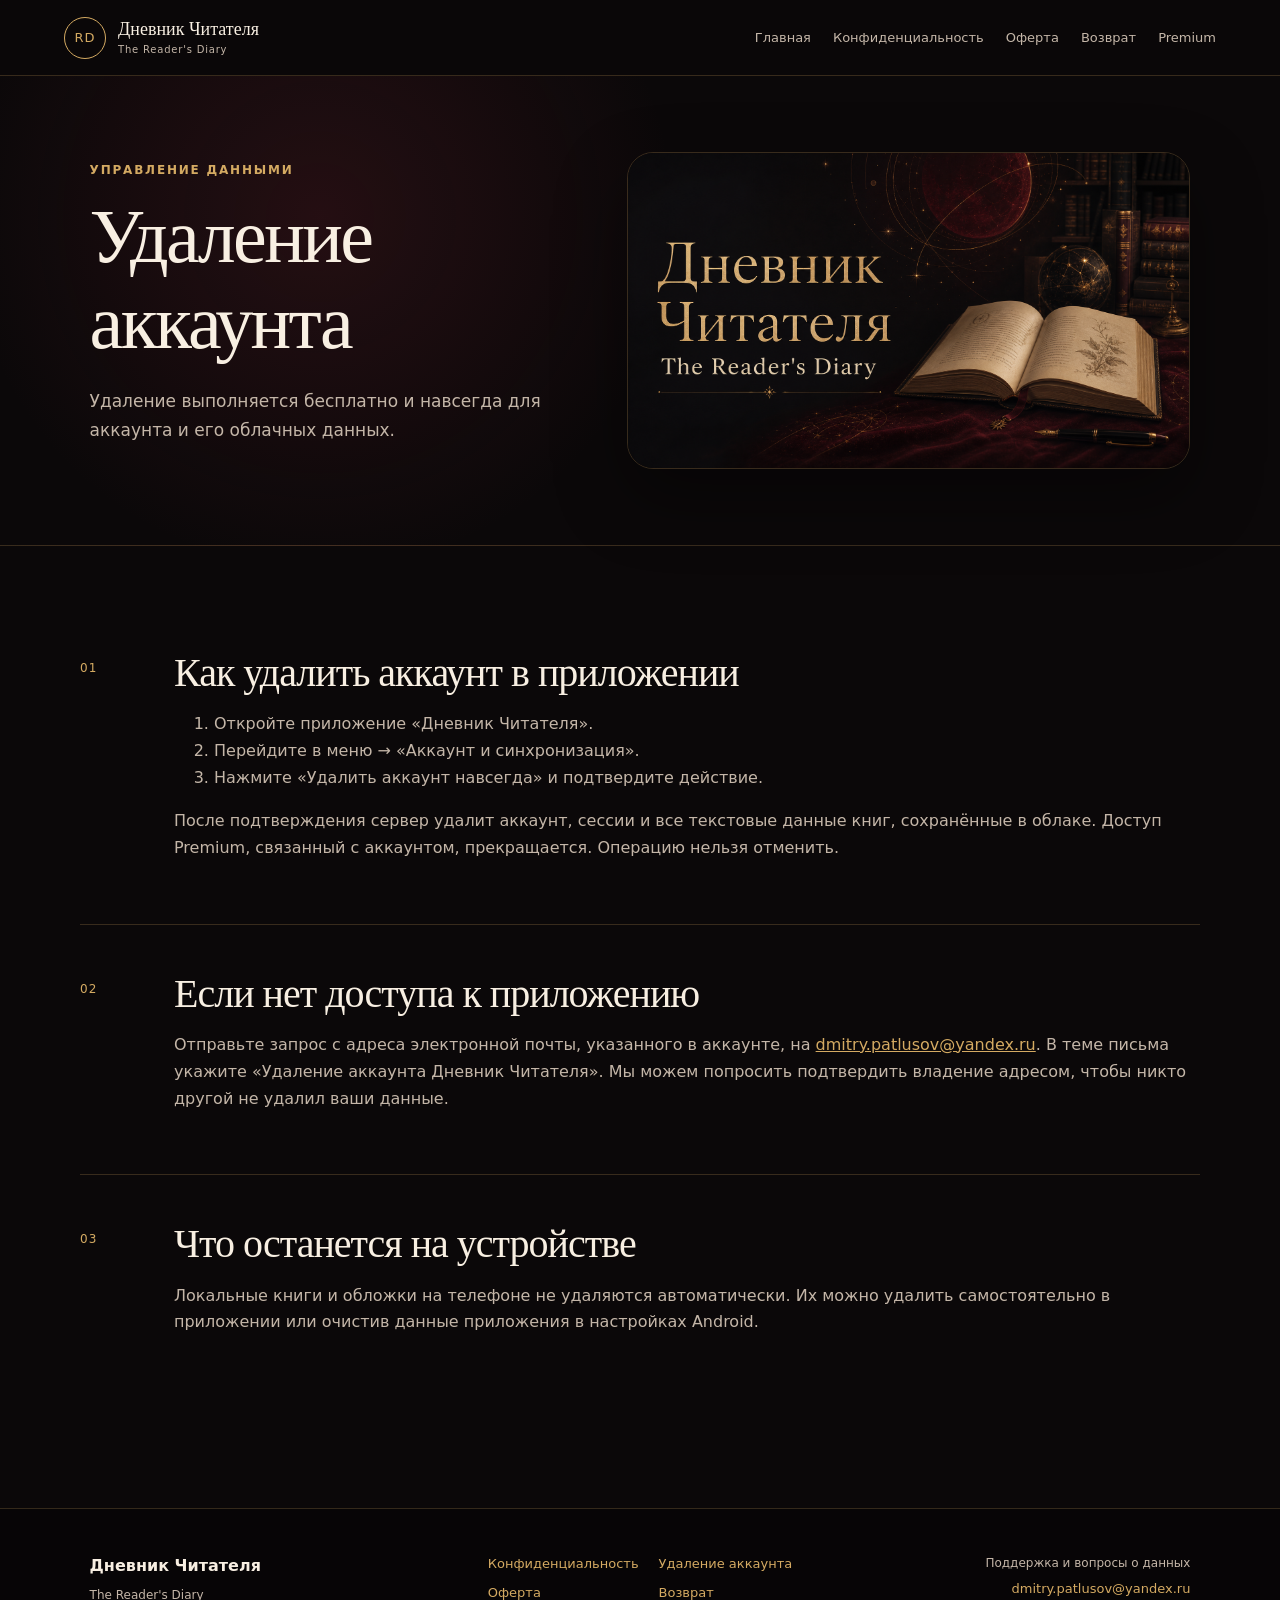
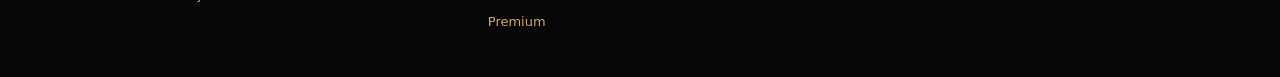
==== delete-account.html @ 8b384d8b "Add account deletion instructions page" ====
<!doctype html><html lang="ru"><head><meta charset="utf-8"/><meta name="viewport" content="width=device-width,initial-scale=1"/><title>Удаление аккаунта — Дневник Читателя</title><meta name="description" content="Как удалить аккаунт и связанные облачные данные из приложения Дневник Читателя."/><link rel="stylesheet" href="/styles.css"/></head><body><header class="topbar"><a href="/" class="brand" aria-label="На главную"><span class="brandMark">RD</span><span><b>Дневник Читателя</b><small>The Reader's Diary</small></span></a><nav aria-label="Основная навигация"><a href="/">Главная</a><a href="/privacy.html">Конфиденциальность</a><a href="/offer.html">Оферта</a><a href="/refunds.html">Возврат</a><a href="/premium.html">Premium</a></nav></header><main><section class="pageHero"><div><p class="eyebrow">Управление данными</p><h1>Удаление аккаунта</h1><p>Удаление выполняется бесплатно и навсегда для аккаунта и его облачных данных.</p></div><div class="pageHeroImage"><img src="/og.png" alt="Открытая книга в библиотеке"/></div></section><article class="document contentWidth"><section><span class="sectionNumber">01</span><div><h2>Как удалить аккаунт в приложении</h2><ol><li>Откройте приложение «Дневник Читателя».</li><li>Перейдите в меню → «Аккаунт и синхронизация».</li><li>Нажмите «Удалить аккаунт навсегда» и подтвердите действие.</li></ol><p>После подтверждения сервер удалит аккаунт, сессии и все текстовые данные книг, сохранённые в облаке. Доступ Premium, связанный с аккаунтом, прекращается. Операцию нельзя отменить.</p></div></section><section><span class="sectionNumber">02</span><div><h2>Если нет доступа к приложению</h2><p>Отправьте запрос с адреса электронной почты, указанного в аккаунте, на <a href="mailto:dmitry.patlusov@yandex.ru?subject=Удаление%20аккаунта%20Дневник%20Читателя">dmitry.patlusov@yandex.ru</a>. В теме письма укажите «Удаление аккаунта Дневник Читателя». Мы можем попросить подтвердить владение адресом, чтобы никто другой не удалил ваши данные.</p></div></section><section><span class="sectionNumber">03</span><div><h2>Что останется на устройстве</h2><p>Локальные книги и обложки на телефоне не удаляются автоматически. Их можно удалить самостоятельно в приложении или очистив данные приложения в настройках Android.</p></div></section></article></main><footer><div><b>Дневник Читателя</b><span>The Reader's Diary</span></div><div class="footerLinks"><a href="/privacy.html">Конфиденциальность</a><a href="/delete-account.html">Удаление аккаунта</a><a href="/offer.html">Оферта</a><a href="/refunds.html">Возврат</a><a href="/premium.html">Premium</a></div><div><span>Поддержка и вопросы о данных</span><a href="mailto:dmitry.patlusov@yandex.ru">dmitry.patlusov@yandex.ru</a></div></footer></body></html>
---- styles.css ----
:root {
  --paper: #f4ecdf;
  --ink: #f8efe2;
  --muted: #c4b6a8;
  --night: #0b0809;
  --panel: #161012;
  --panel-2: #1d1416;
  --wine: #7e2634;
  --red: #bd3849;
  --gold: #d4aa62;
  --line: rgba(212, 170, 98, .22);
}

* { box-sizing: border-box; }
html { scroll-behavior: smooth; }
body {
  margin: 0;
  background: var(--night);
  color: var(--ink);
  font-family: Inter, ui-sans-serif, system-ui, -apple-system, "Segoe UI", sans-serif;
  line-height: 1.68;
}
a { color: inherit; }
img { display: block; max-width: 100%; }
.contentWidth { width: min(1120px, calc(100% - 40px)); margin-inline: auto; }

.topbar {
  position: sticky;
  top: 0;
  z-index: 20;
  display: flex;
  min-height: 76px;
  align-items: center;
  justify-content: space-between;
  gap: 28px;
  padding: 12px clamp(20px, 5vw, 72px);
  border-bottom: 1px solid var(--line);
  background: rgba(11, 8, 9, .92);
  backdrop-filter: blur(18px);
}
.brand { display: flex; align-items: center; gap: 12px; text-decoration: none; }
.brand > span:last-child { display: grid; line-height: 1.15; }
.brand b { font-family: Georgia, serif; font-size: 18px; font-weight: 500; }
.brand small { margin-top: 4px; color: var(--muted); font-size: 10px; letter-spacing: .08em; }
.brandMark {
  display: grid;
  width: 42px;
  height: 42px;
  flex: 0 0 42px;
  place-items: center;
  border: 1px solid var(--gold);
  border-radius: 50%;
  color: var(--gold);
  font-size: 13px;
  letter-spacing: .08em;
}
nav { display: flex; flex-wrap: wrap; justify-content: flex-end; gap: 22px; }
nav a { color: var(--muted); text-decoration: none; font-size: 13px; }
nav a:hover, footer a:hover, .textLink:hover { color: var(--gold); }

.homeHero { overflow: hidden; border-bottom: 1px solid var(--line); background: #090708; }
.homeHero img { width: 100%; max-height: 720px; object-fit: cover; }
.intro { padding: 92px 0 78px; text-align: center; }
.intro .lead { max-width: 780px; margin-inline: auto; }
.eyebrow { margin: 0 0 14px; color: var(--gold); font-size: 12px; font-weight: 800; letter-spacing: .15em; text-transform: uppercase; }
h1, h2, h3 { font-family: Georgia, "Times New Roman", serif; line-height: 1.13; }
h1 { margin: 0; font-size: clamp(44px, 6vw, 76px); font-weight: 500; letter-spacing: -.035em; }
h2 { margin: 0; font-size: clamp(34px, 4.5vw, 55px); font-weight: 500; letter-spacing: -.025em; }
h3 { margin: 0; font-size: 23px; font-weight: 500; }
.lead { margin-top: 24px; color: var(--muted); font-size: clamp(17px, 2vw, 20px); }
.buttonRow { display: flex; flex-wrap: wrap; justify-content: center; gap: 12px; margin-top: 30px; }
.primaryButton, .secondaryButton {
  display: inline-flex;
  min-height: 50px;
  align-items: center;
  justify-content: center;
  padding: 0 24px;
  border-radius: 999px;
  text-decoration: none;
  font-weight: 750;
}
.primaryButton { background: var(--red); color: white; }
.secondaryButton { border: 1px solid var(--line); background: rgba(255,255,255,.03); }

.featureSection { padding: 72px 0 110px; }
.sectionHeading { max-width: 720px; margin-bottom: 38px; }
.featureGrid { display: grid; grid-template-columns: repeat(3, 1fr); gap: 14px; }
.featureCard {
  min-height: 245px;
  padding: 28px;
  border: 1px solid var(--line);
  border-radius: 24px;
  background: linear-gradient(145deg, var(--panel-2), var(--panel));
}
.featureCard > span { display: block; margin-bottom: 45px; color: var(--gold); font-size: 12px; }
.featureCard p { margin: 12px 0 0; color: var(--muted); font-size: 14px; }

.syncSection { display: grid; grid-template-columns: 1fr 1fr; align-items: center; gap: clamp(36px, 7vw, 86px); padding: 30px 0 110px; }
.syncSection p:not(.eyebrow) { color: var(--muted); font-size: 17px; }
.visualCrop { overflow: hidden; aspect-ratio: 4 / 3; border: 1px solid var(--line); border-radius: 28px; }
.visualCrop img { width: 100%; height: 100%; object-fit: contain; object-position: center; }
.textLink { color: var(--gold); font-weight: 700; text-decoration: none; }
.storeSection { padding: 80px 0; border-block: 1px solid var(--line); background: radial-gradient(circle at 75% 50%, rgba(126,38,52,.25), transparent 35%), var(--panel); }
.storeSection p:not(.eyebrow) { max-width: 650px; color: var(--muted); font-size: 17px; }

.pageHero {
  display: grid;
  grid-template-columns: minmax(0, .9fr) minmax(360px, 1.1fr);
  min-height: 470px;
  align-items: center;
  gap: clamp(30px, 6vw, 90px);
  padding: 64px clamp(20px, 7vw, 110px);
  border-bottom: 1px solid var(--line);
  background: radial-gradient(circle at 25% 30%, rgba(126,38,52,.22), transparent 35%), var(--night);
}
.pageHero > div:first-child { max-width: 720px; }
.pageHero p:not(.eyebrow) { max-width: 640px; margin-top: 22px; color: var(--muted); font-size: 17px; }
.pageHeroImage { overflow: hidden; aspect-ratio: 16 / 9; border: 1px solid var(--line); border-radius: 26px; box-shadow: 0 28px 70px rgba(0,0,0,.4); }
.pageHeroImage img { width: 100%; height: 100%; object-fit: cover; object-position: 78% center; }

.document { padding: 58px 0 110px; }
.document > section {
  display: grid;
  grid-template-columns: 70px minmax(0, 1fr);
  gap: 24px;
  padding: 46px 0;
  border-bottom: 1px solid var(--line);
}
.document > section:last-child { border-bottom: 0; }
.sectionNumber { padding-top: 8px; color: var(--gold); font-size: 12px; letter-spacing: .1em; }
.document h2 { font-size: clamp(28px, 3.5vw, 40px); }
.document p, .document li { color: var(--muted); }
.document a { color: var(--gold); }
.document ul { display: grid; gap: 11px; padding-left: 22px; }
.document aside { margin-top: 24px; padding: 24px; border: 1px solid var(--line); border-radius: 20px; background: var(--panel); }
.document aside b { color: var(--ink); }
.document aside p:last-child, .document aside ol:last-child { margin-bottom: 0; }
.document .danger { border-color: rgba(189,56,73,.45); background: linear-gradient(145deg, rgba(126,38,52,.22), var(--panel)); }
.table { overflow: hidden; margin: 24px 0; border: 1px solid var(--line); border-radius: 20px; }
.table div { display: grid; grid-template-columns: minmax(180px, .34fr) 1fr; gap: 22px; padding: 18px 20px; border-bottom: 1px solid var(--line); background: var(--panel); }
.table div:last-child { border-bottom: 0; }
.table span { color: var(--muted); }
.tariffGrid { display: grid; grid-template-columns: repeat(3, 1fr); gap: 12px; margin: 24px 0; }
.tariffGrid div { padding: 20px; border: 1px solid var(--line); border-radius: 999px; background: var(--panel); text-align: center; }
.tariffGrid.featured div:first-child { border-color: var(--gold); color: var(--gold); }
.accountForm, .promoForm { display: grid; grid-template-columns: 1fr 1fr auto; gap: 12px; margin-top: 24px; align-items: end; }
.accountForm label, .promoForm label { display: grid; gap: 7px; color: var(--muted); font-size: 13px; }
.accountForm input, .promoForm input { min-width: 0; height: 50px; border: 1px solid var(--line); border-radius: 12px; padding: 0 14px; background: var(--panel); color: var(--ink); font: inherit; }
.accountForm .primaryButton, .promoForm .primaryButton { border: 0; cursor: pointer; }
.paymentState { min-height: 28px; margin-top: 18px; color: var(--gold); font-size: 14px; }
.paymentState.isError { color: #ef8996; }
.tariffCards .tariffCard { display: grid; gap: 12px; padding: 22px; border: 1px solid var(--line); border-radius: 22px; background: var(--panel); text-align: center; }
.tariffCard h3 { font-size: 22px; }
.tariffCard p { margin: 0; color: var(--gold); font-weight: 750; }
.tariffCard.featured { border-color: var(--gold); }
.tariffCard .primaryButton { width: 100%; border: 0; cursor: pointer; font: inherit; }
.tariffCard button:disabled { cursor: wait; opacity: .65; }

footer {
  display: grid;
  grid-template-columns: 1fr auto 1fr;
  align-items: start;
  gap: 36px;
  padding: 44px clamp(20px, 7vw, 110px);
  border-top: 1px solid var(--line);
  background: #070506;
}
footer > div { display: grid; gap: 5px; }
footer > div:last-child { justify-self: end; text-align: right; }
footer span { color: var(--muted); font-size: 12px; }
footer a { color: var(--gold); text-decoration: none; font-size: 13px; }
.footerLinks { grid-template-columns: repeat(2, auto); gap: 7px 20px; }

@media (max-width: 850px) {
  nav { display: none; }
  .homeHero img { min-height: 360px; object-fit: cover; object-position: 60% center; }
  .featureGrid { grid-template-columns: repeat(2, 1fr); }
  .syncSection, .pageHero { grid-template-columns: 1fr; }
  .pageHero { min-height: auto; padding-block: 56px; }
  .pageHeroImage { order: -1; }
  .tariffGrid { grid-template-columns: repeat(2, 1fr); }
  .accountForm, .promoForm { grid-template-columns: 1fr 1fr; }
  .accountForm .primaryButton, .promoForm .primaryButton { grid-column: 1 / -1; }
  footer { grid-template-columns: 1fr; }
  footer > div:last-child { justify-self: start; text-align: left; }
}

@media (max-width: 560px) {
  .brand small { display: none; }
  .homeHero img { min-height: 290px; object-position: 63% center; }
  .intro { padding-top: 64px; }
  .featureGrid { grid-template-columns: 1fr; }
  .featureCard { min-height: 205px; }
  .document > section { grid-template-columns: 1fr; gap: 6px; padding: 38px 0; }
  .table div { grid-template-columns: 1fr; gap: 5px; }
  .tariffGrid { grid-template-columns: 1fr; }
  .accountForm, .promoForm { grid-template-columns: 1fr; }
  .buttonRow { align-items: stretch; flex-direction: column; }
  .pageHero { padding-inline: 20px; }
  .pageHeroImage { border-radius: 18px; }
}

@media (prefers-reduced-motion: reduce) { html { scroll-behavior: auto; }
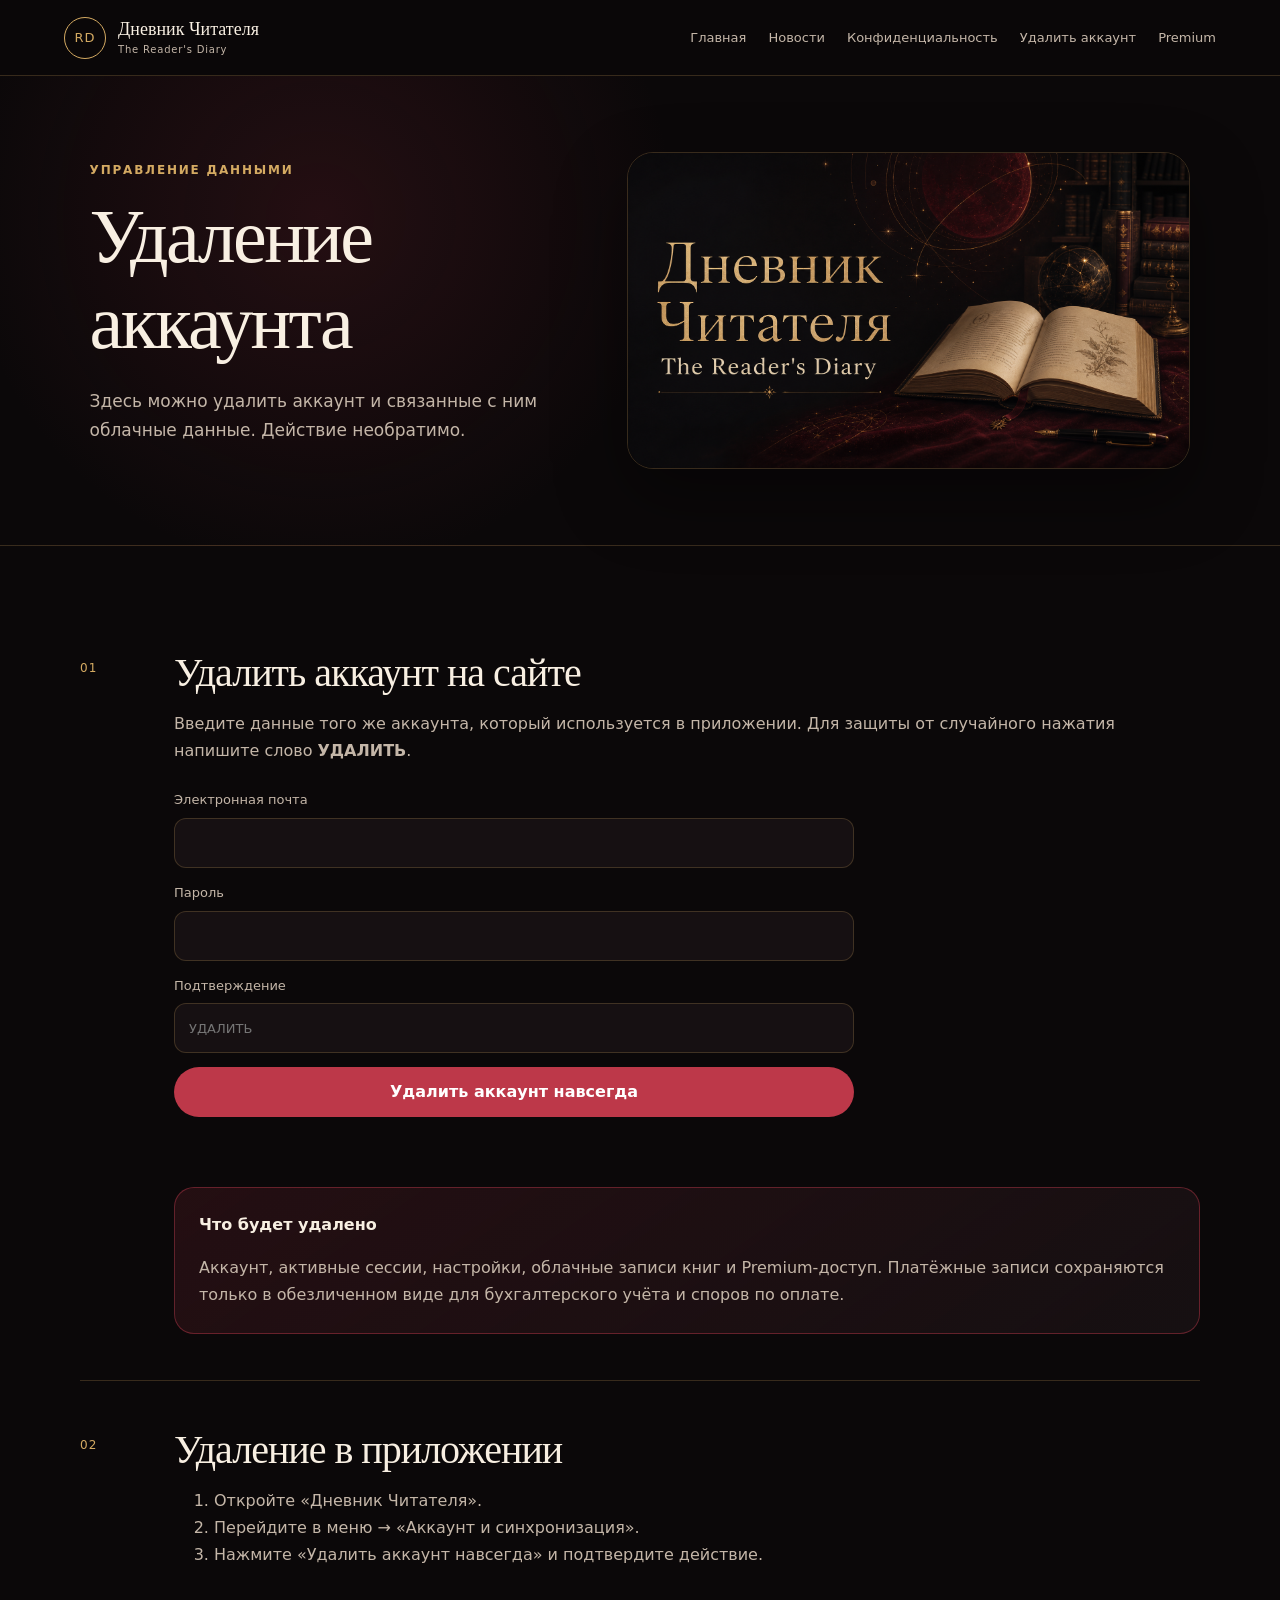
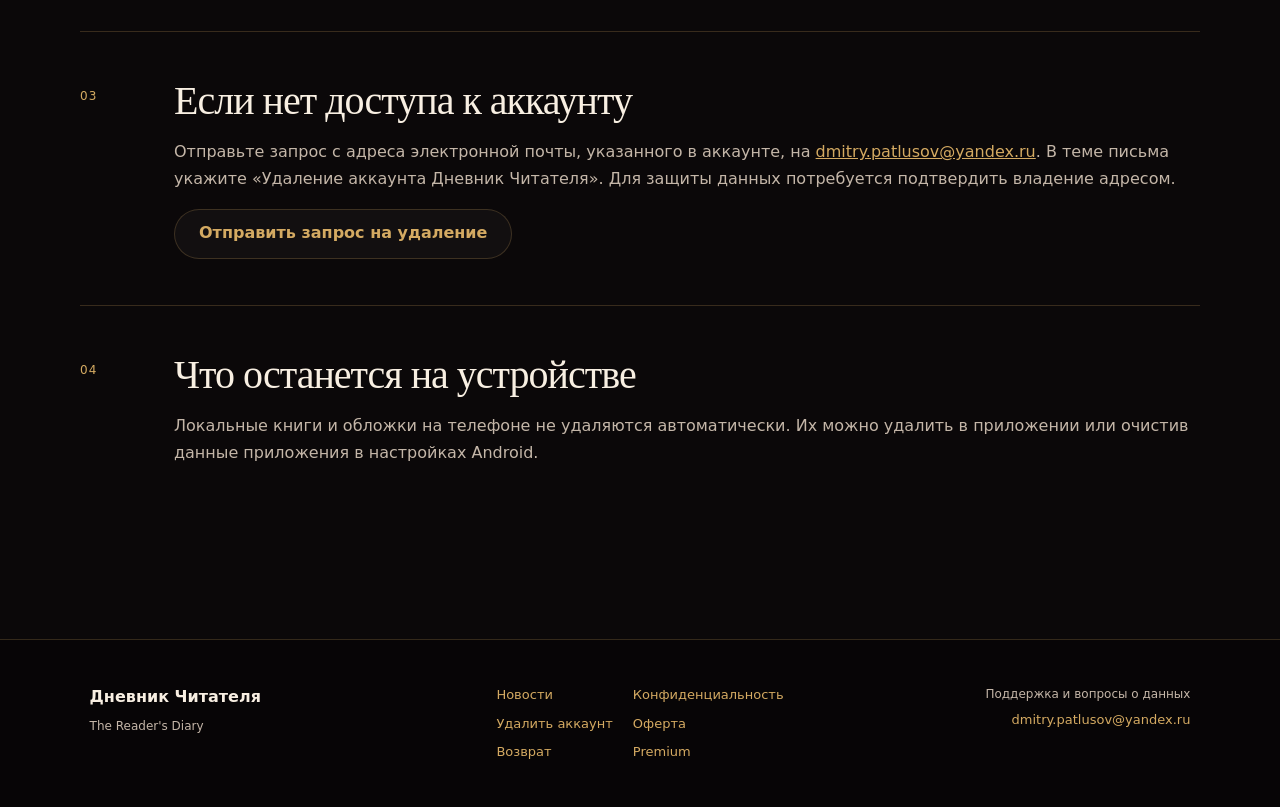
==== commit e23543d3: "Fix web CORS entry points and account deletion flow" ====
--- a/delete-account.html
+++ b/delete-account.html
@@ -1 +1,24 @@
-<!doctype html><html lang="ru"><head><meta charset="utf-8"/><meta name="viewport" content="width=device-width,initial-scale=1"/><title>Удаление аккаунта — Дневник Читателя</title><meta name="description" content="Как удалить аккаунт и связанные облачные данные из приложения Дневник Читателя."/><link rel="stylesheet" href="/styles.css"/></head><body><header class="topbar"><a href="/" class="brand" aria-label="На главную"><span class="brandMark">RD</span><span><b>Дневник Читателя</b><small>The Reader's Diary</small></span></a><nav aria-label="Основная навигация"><a href="/">Главная</a><a href="/privacy.html">Конфиденциальность</a><a href="/offer.html">Оферта</a><a href="/refunds.html">Возврат</a><a href="/premium.html">Premium</a></nav></header><main><section class="pageHero"><div><p class="eyebrow">Управление данными</p><h1>Удаление аккаунта</h1><p>Удаление выполняется бесплатно и навсегда для аккаунта и его облачных данных.</p></div><div class="pageHeroImage"><img src="/og.png" alt="Открытая книга в библиотеке"/></div></section><article class="document contentWidth"><section><span class="sectionNumber">01</span><div><h2>Как удалить аккаунт в приложении</h2><ol><li>Откройте приложение «Дневник Читателя».</li><li>Перейдите в меню → «Аккаунт и синхронизация».</li><li>Нажмите «Удалить аккаунт навсегда» и подтвердите действие.</li></ol><p>После подтверждения сервер удалит аккаунт, сессии и все текстовые данные книг, сохранённые в облаке. Доступ Premium, связанный с аккаунтом, прекращается. Операцию нельзя отменить.</p></div></section><section><span class="sectionNumber">02</span><div><h2>Если нет доступа к приложению</h2><p>Отправьте запрос с адреса электронной почты, указанного в аккаунте, на <a href="mailto:dmitry.patlusov@yandex.ru?subject=Удаление%20аккаунта%20Дневник%20Читателя">dmitry.patlusov@yandex.ru</a>. В теме письма укажите «Удаление аккаунта Дневник Читателя». Мы можем попросить подтвердить владение адресом, чтобы никто другой не удалил ваши данные.</p></div></section><section><span class="sectionNumber">03</span><div><h2>Что останется на устройстве</h2><p>Локальные книги и обложки на телефоне не удаляются автоматически. Их можно удалить самостоятельно в приложении или очистив данные приложения в настройках Android.</p></div></section></article></main><footer><div><b>Дневник Читателя</b><span>The Reader's Diary</span></div><div class="footerLinks"><a href="/privacy.html">Конфиденциальность</a><a href="/delete-account.html">Удаление аккаунта</a><a href="/offer.html">Оферта</a><a href="/refunds.html">Возврат</a><a href="/premium.html">Premium</a></div><div><span>Поддержка и вопросы о данных</span><a href="mailto:dmitry.patlusov@yandex.ru">dmitry.patlusov@yandex.ru</a></div></footer></body></html>
+<!doctype html>
+<html lang="ru">
+<head>
+  <meta charset="utf-8">
+  <meta name="viewport" content="width=device-width,initial-scale=1">
+  <title>Удаление аккаунта — Дневник Читателя</title>
+  <meta name="description" content="Удаление аккаунта и связанных облачных данных приложения Дневник Читателя.">
+  <link rel="stylesheet" href="/styles.css">
+</head>
+<body>
+  <header class="topbar"><a href="/" class="brand" aria-label="На главную"><span class="brandMark">RD</span><span><b>Дневник Читателя</b><small>The Reader's Diary</small></span></a><nav aria-label="Основная навигация"><a href="/">Главная</a><a href="/news.html">Новости</a><a href="/privacy.html">Конфиденциальность</a><a href="/delete-account.html">Удалить аккаунт</a><a href="/premium.html">Premium</a></nav></header>
+  <main>
+    <section class="pageHero"><div><p class="eyebrow">Управление данными</p><h1>Удаление аккаунта</h1><p>Здесь можно удалить аккаунт и связанные с ним облачные данные. Действие необратимо.</p></div><div class="pageHeroImage"><img src="/og.png" alt="Открытая книга в библиотеке"></div></section>
+    <article class="document contentWidth">
+      <section><span class="sectionNumber">01</span><div><h2>Удалить аккаунт на сайте</h2><p>Введите данные того же аккаунта, который используется в приложении. Для защиты от случайного нажатия напишите слово <b>УДАЛИТЬ</b>.</p><form id="deleteAccountForm" class="deleteAccountForm"><label>Электронная почта<input id="deleteEmail" name="email" type="email" autocomplete="email" required></label><label>Пароль<input id="deletePassword" name="password" type="password" autocomplete="current-password" required></label><label>Подтверждение<input id="deleteConfirmation" name="confirmation" type="text" autocomplete="off" placeholder="УДАЛИТЬ" required></label><button class="dangerButton" type="submit">Удалить аккаунт навсегда</button></form><p id="deleteAccountState" class="paymentState" role="status" aria-live="polite"></p><aside class="danger"><b>Что будет удалено</b><p>Аккаунт, активные сессии, настройки, облачные записи книг и Premium-доступ. Платёжные записи сохраняются только в обезличенном виде для бухгалтерского учёта и споров по оплате.</p></aside></div></section>
+      <section><span class="sectionNumber">02</span><div><h2>Удаление в приложении</h2><ol><li>Откройте «Дневник Читателя».</li><li>Перейдите в меню → «Аккаунт и синхронизация».</li><li>Нажмите «Удалить аккаунт навсегда» и подтвердите действие.</li></ol></div></section>
+      <section><span class="sectionNumber">03</span><div><h2>Если нет доступа к аккаунту</h2><p>Отправьте запрос с адреса электронной почты, указанного в аккаунте, на <a href="mailto:dmitry.patlusov@yandex.ru?subject=Удаление%20аккаунта%20Дневник%20Читателя">dmitry.patlusov@yandex.ru</a>. В теме письма укажите «Удаление аккаунта Дневник Читателя». Для защиты данных потребуется подтвердить владение адресом.</p><a class="secondaryButton" href="mailto:dmitry.patlusov@yandex.ru?subject=Удаление%20аккаунта%20Дневник%20Читателя">Отправить запрос на удаление</a></div></section>
+      <section><span class="sectionNumber">04</span><div><h2>Что останется на устройстве</h2><p>Локальные книги и обложки на телефоне не удаляются автоматически. Их можно удалить в приложении или очистив данные приложения в настройках Android.</p></div></section>
+    </article>
+  </main>
+  <footer><div><b>Дневник Читателя</b><span>The Reader's Diary</span></div><div class="footerLinks"><a href="/news.html">Новости</a><a href="/privacy.html">Конфиденциальность</a><a href="/delete-account.html">Удалить аккаунт</a><a href="/offer.html">Оферта</a><a href="/refunds.html">Возврат</a><a href="/premium.html">Premium</a></div><div><span>Поддержка и вопросы о данных</span><a href="mailto:dmitry.patlusov@yandex.ru">dmitry.patlusov@yandex.ru</a></div></footer>
+  <script src="/delete-account.js" defer></script>
+</body>
+</html>
--- a/styles.css
+++ b/styles.css
@@ -149,6 +149,11 @@
 .accountForm label, .promoForm label { display: grid; gap: 7px; color: var(--muted); font-size: 13px; }
 .accountForm input, .promoForm input { min-width: 0; height: 50px; border: 1px solid var(--line); border-radius: 12px; padding: 0 14px; background: var(--panel); color: var(--ink); font: inherit; }
 .accountForm .primaryButton, .promoForm .primaryButton { border: 0; cursor: pointer; }
+.deleteAccountForm { display: grid; max-width: 680px; gap: 14px; margin-top: 24px; }
+.deleteAccountForm label { display: grid; gap: 7px; color: var(--muted); font-size: 13px; }
+.deleteAccountForm input { min-width: 0; height: 50px; border: 1px solid var(--line); border-radius: 12px; padding: 0 14px; background: var(--panel); color: var(--ink); font: inherit; }
+.dangerButton { min-height: 50px; border: 0; border-radius: 999px; padding: 0 24px; background: var(--red); color: white; cursor: pointer; font: inherit; font-weight: 750; }
+.dangerButton:disabled { cursor: wait; opacity: .65; }
 .paymentState { min-height: 28px; margin-top: 18px; color: var(--gold); font-size: 14px; }
 .paymentState.isError { color: #ef8996; }
 .tariffCards .tariffCard { display: grid; gap: 12px; padding: 22px; border: 1px solid var(--line); border-radius: 22px; background: var(--panel); text-align: center; }
@@ -157,6 +162,7 @@
 .tariffCard.featured { border-color: var(--gold); }
 .tariffCard .primaryButton { width: 100%; border: 0; cursor: pointer; font: inherit; }
 .tariffCard button:disabled { cursor: wait; opacity: .65; }
+.vkNews { padding: 28px; border: 1px solid var(--line); border-radius: 22px; background: var(--panel); display: grid; gap: 18px; }
 
 footer {
   display: grid;
@@ -202,4 +208,4 @@
   .pageHeroImage { border-radius: 18px; }
 }
 
-@media (prefers-reduced-motion: reduce) { html { scroll-behavior: auto; }
+@media (prefers-reduced-motion: reduce) { html { scroll-behavior: auto; } }
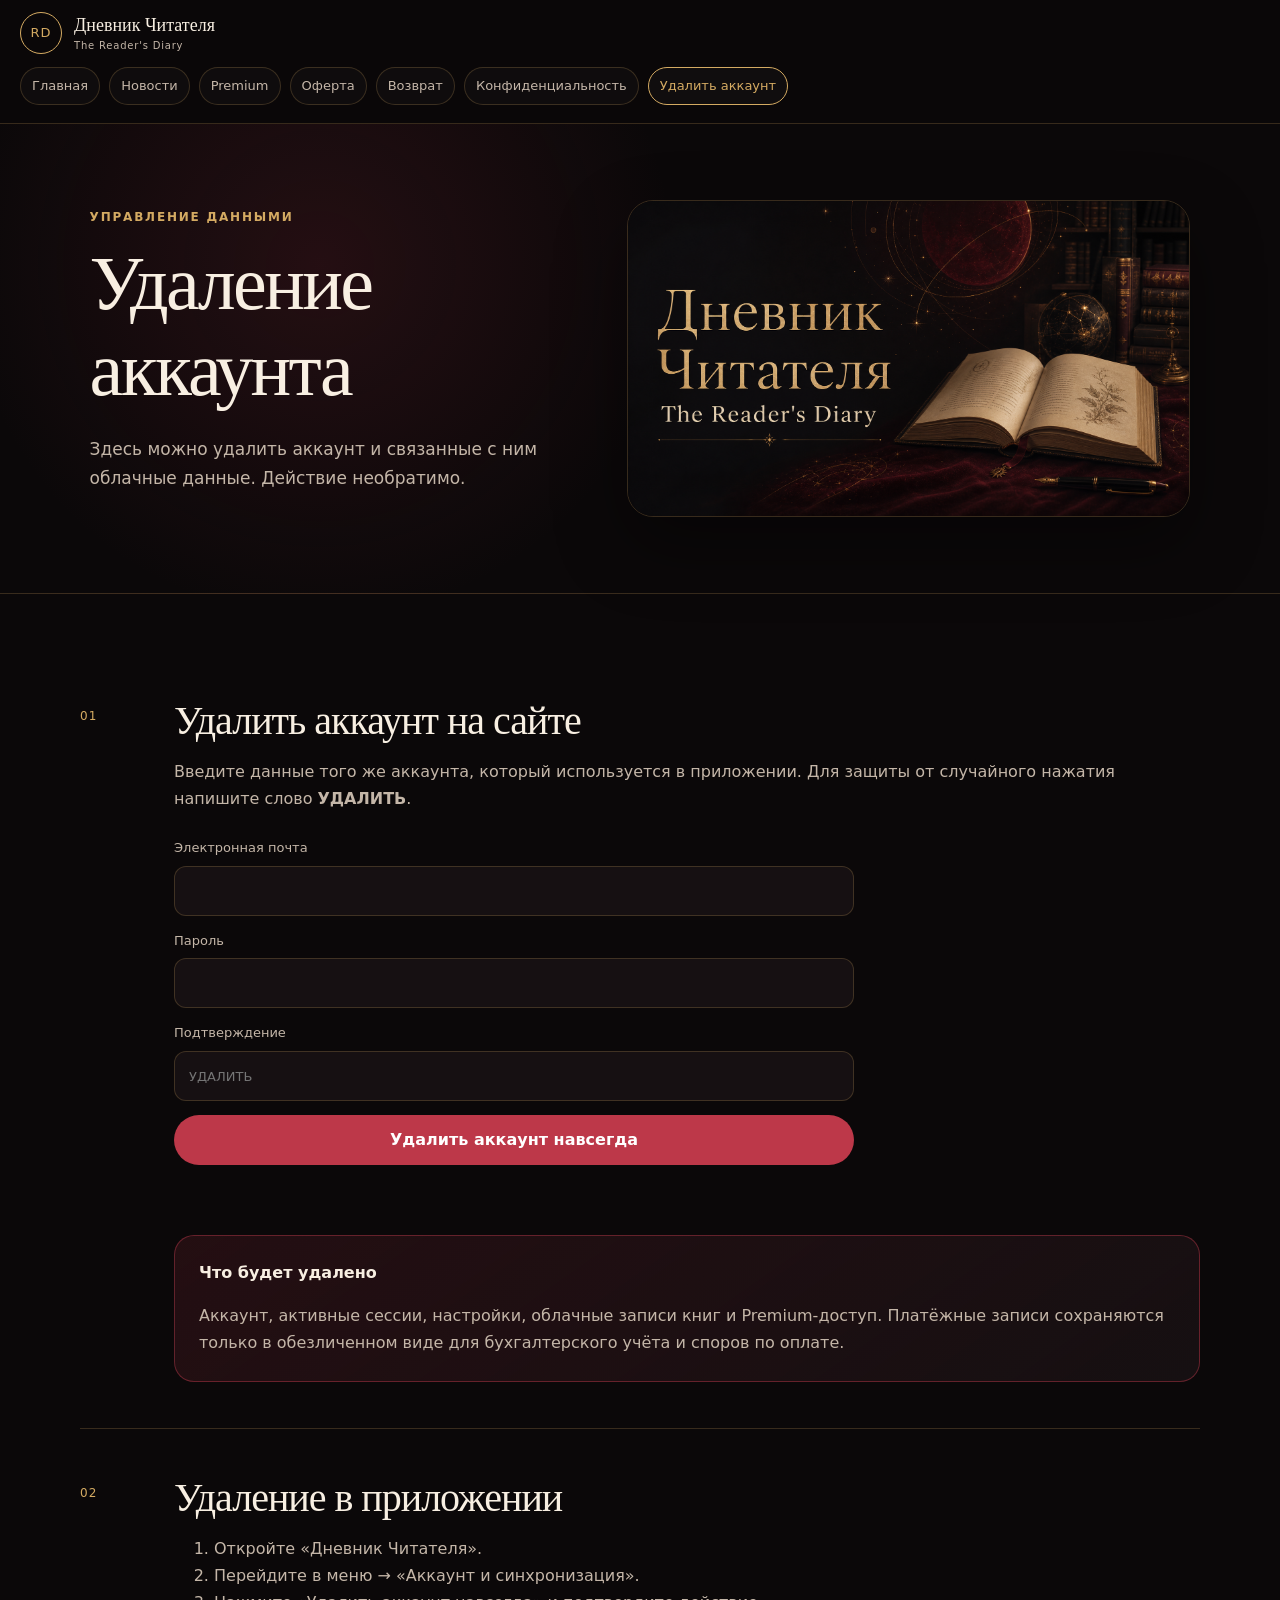
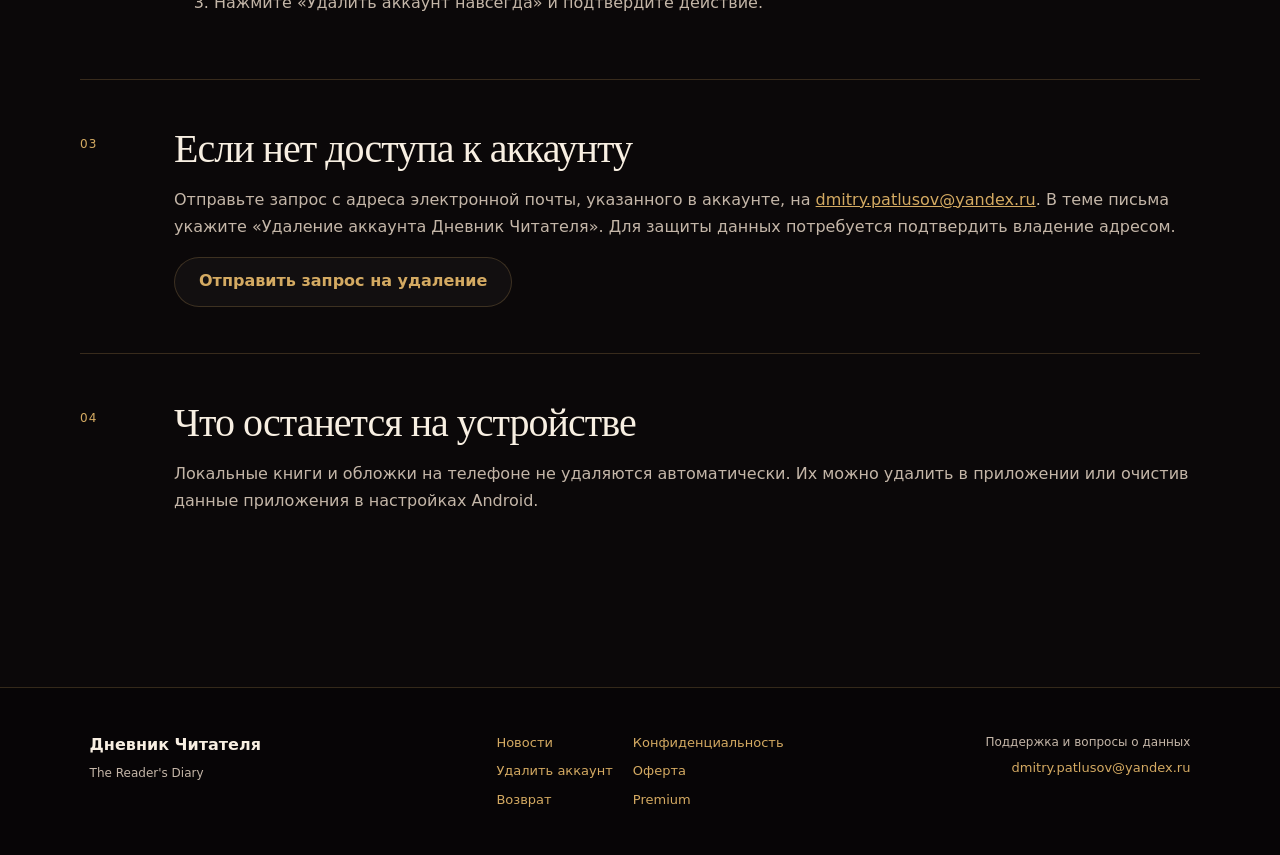
==== commit 685e6295: "feat: publish VK ID and unified legal navigation" ====
--- a/delete-account.html
+++ b/delete-account.html
@@ -8,7 +8,7 @@
   <link rel="stylesheet" href="/styles.css">
 </head>
 <body>
-  <header class="topbar"><a href="/" class="brand" aria-label="На главную"><span class="brandMark">RD</span><span><b>Дневник Читателя</b><small>The Reader's Diary</small></span></a><nav aria-label="Основная навигация"><a href="/">Главная</a><a href="/news.html">Новости</a><a href="/privacy.html">Конфиденциальность</a><a href="/delete-account.html">Удалить аккаунт</a><a href="/premium.html">Premium</a></nav></header>
+  <header class="topbar"><a href="/" class="brand" aria-label="На главную"><span class="brandMark">RD</span><span><b>Дневник Читателя</b><small>The Reader's Diary</small></span></a><nav aria-label="Основная навигация"><a href="/">Главная</a><a href="/news.html">Новости</a><a href="/premium.html">Premium</a><a href="/offer.html">Оферта</a><a href="/refunds.html">Возврат</a><a href="/privacy.html">Конфиденциальность</a><a href="/delete-account.html" aria-current="page">Удалить аккаунт</a></nav></header>
   <main>
     <section class="pageHero"><div><p class="eyebrow">Управление данными</p><h1>Удаление аккаунта</h1><p>Здесь можно удалить аккаунт и связанные с ним облачные данные. Действие необратимо.</p></div><div class="pageHeroImage"><img src="/og.png" alt="Открытая книга в библиотеке"></div></section>
     <article class="document contentWidth">
--- a/styles.css
+++ b/styles.css
@@ -57,8 +57,9 @@
   letter-spacing: .08em;
 }
 nav { display: flex; flex-wrap: wrap; justify-content: flex-end; gap: 22px; }
-nav a { color: var(--muted); text-decoration: none; font-size: 13px; }
+nav a { color: var(--muted); text-decoration: none; font-size: 13px; white-space: nowrap; }
 nav a:hover, footer a:hover, .textLink:hover { color: var(--gold); }
+nav a[aria-current="page"] { color: var(--ink); }
 
 .homeHero { overflow: hidden; border-bottom: 1px solid var(--line); background: #090708; }
 .homeHero img { width: 100%; max-height: 720px; object-fit: cover; }
@@ -83,6 +84,27 @@
 }
 .primaryButton { background: var(--red); color: white; }
 .secondaryButton { border: 1px solid var(--line); background: rgba(255,255,255,.03); }
+.vkCommunityButton {
+  display: inline-flex;
+  width: fit-content;
+  min-height: 52px;
+  align-items: center;
+  justify-content: center;
+  gap: 11px;
+  padding: 0 24px 0 12px;
+  border: 1px solid rgba(255,255,255,.16);
+  border-radius: 14px;
+  background: #0077ff;
+  box-shadow: 0 12px 30px rgba(0,119,255,.2);
+  color: #fff;
+  font-weight: 800;
+  text-decoration: none;
+  transition: transform .18s ease, background .18s ease, box-shadow .18s ease;
+}
+.vkCommunityButton:hover { transform: translateY(-1px); background: #006bdc; box-shadow: 0 16px 34px rgba(0,119,255,.3); }
+.vkCommunityButton img { width: 30px; height: 30px; flex: 0 0 30px; }
+.vkCommunityButton.compact { min-height: 44px; padding-right: 18px; border-radius: 12px; font-size: 13px; }
+.vkCommunityButton.compact img { width: 26px; height: 26px; flex-basis: 26px; }
 
 .featureSection { padding: 72px 0 110px; }
 .sectionHeading { max-width: 720px; margin-bottom: 38px; }
@@ -102,6 +124,20 @@
 .visualCrop { overflow: hidden; aspect-ratio: 4 / 3; border: 1px solid var(--line); border-radius: 28px; }
 .visualCrop img { width: 100%; height: 100%; object-fit: contain; object-position: center; }
 .textLink { color: var(--gold); font-weight: 700; text-decoration: none; }
+.authStory { padding: 24px 0 110px; }
+.authStoryPanel { overflow: hidden; display: grid; grid-template-columns: minmax(0, .9fr) minmax(0, 1.1fr); border: 1px solid var(--line); border-radius: 30px; background: linear-gradient(145deg, var(--panel-2), var(--panel)); }
+.authStoryIntro { padding: clamp(32px, 5vw, 62px); background: radial-gradient(circle at 20% 15%, rgba(189,56,73,.23), transparent 48%); }
+.authStoryIntro p:not(.eyebrow) { color: var(--muted); font-size: 17px; }
+.authStorySteps { display: grid; gap: 1px; background: var(--line); }
+.authStoryStep { display: grid; grid-template-columns: 42px minmax(0,1fr); align-content: center; gap: 16px; padding: 28px 34px; background: var(--panel); }
+.authStoryStep > span { display: grid; width: 42px; height: 42px; place-items: center; border: 1px solid var(--gold); border-radius: 50%; color: var(--gold); font-size: 12px; }
+.authStoryStep h3 { font-size: 20px; }
+.authStoryStep p { margin: 5px 0 0; color: var(--muted); font-size: 14px; }
+.authProviderBadges { display: flex; flex-wrap: wrap; gap: 10px; margin-top: 18px; }
+.googleBadge { display: inline-flex; align-items: center; gap: 9px; padding: 10px 14px; border: 1px solid var(--line); border-radius: 12px; background: rgba(255,255,255,.04); font-weight: 750; }
+.googleBadge span { display: grid; width: 25px; height: 25px; place-items: center; border-radius: 50%; background: #fff; color: #4285f4; font-weight: 900; }
+.vkBadge { display: inline-flex; align-items: center; gap: 9px; padding: 10px 14px; border-radius: 12px; background: #0077ff; color: #fff; font-weight: 750; }
+.vkBadge img { width: 25px; height: 25px; }
 .storeSection { padding: 80px 0; border-block: 1px solid var(--line); background: radial-gradient(circle at 75% 50%, rgba(126,38,52,.25), transparent 35%), var(--panel); }
 .storeSection p:not(.eyebrow) { max-width: 650px; color: var(--muted); font-size: 17px; }
 
@@ -149,6 +185,14 @@
 .accountForm label, .promoForm label { display: grid; gap: 7px; color: var(--muted); font-size: 13px; }
 .accountForm input, .promoForm input { min-width: 0; height: 50px; border: 1px solid var(--line); border-radius: 12px; padding: 0 14px; background: var(--panel); color: var(--ink); font: inherit; }
 .accountForm .primaryButton, .promoForm .primaryButton { border: 0; cursor: pointer; }
+.accountPanel { display: grid; grid-template-columns: auto minmax(0, 1fr) auto; align-items: center; gap: 16px; margin-top: 24px; padding: 18px 20px; border: 1px solid var(--line); border-radius: 20px; background: var(--panel); }
+.accountPanel[hidden] { display: none; }
+.accountPanel > div { display: grid; min-width: 0; gap: 3px; }
+.accountPanel b { overflow: hidden; text-overflow: ellipsis; white-space: nowrap; }
+.accountPanel span:not(.accountIcon) { color: var(--muted); font-size: 13px; }
+.accountPanel span.isError { color: #ef8996; }
+.accountIcon { display: grid; width: 48px; height: 48px; place-items: center; border: 1px solid var(--gold); border-radius: 50%; background: rgba(212,170,98,.08); font-size: 23px; }
+.accountPanel .secondaryButton { border: 1px solid var(--line); color: var(--ink); cursor: pointer; font: inherit; }
 .deleteAccountForm { display: grid; max-width: 680px; gap: 14px; margin-top: 24px; }
 .deleteAccountForm label { display: grid; gap: 7px; color: var(--muted); font-size: 13px; }
 .deleteAccountForm input { min-width: 0; height: 50px; border: 1px solid var(--line); border-radius: 12px; padding: 0 14px; background: var(--panel); color: var(--ink); font: inherit; }
@@ -160,9 +204,44 @@
 .tariffCard h3 { font-size: 22px; }
 .tariffCard p { margin: 0; color: var(--gold); font-weight: 750; }
 .tariffCard.featured { border-color: var(--gold); }
+.tariffCard.selectedByApp { border-color: var(--red); box-shadow: 0 0 0 2px rgba(211, 55, 76, .22); }
 .tariffCard .primaryButton { width: 100%; border: 0; cursor: pointer; font: inherit; }
 .tariffCard button:disabled { cursor: wait; opacity: .65; }
+.socialAuthPanel { display: grid; gap: 12px; margin-top: 16px; max-width: 420px; }
+.socialAuthPanel[hidden] { display: none; }
+.authDivider { display: flex; align-items: center; gap: 12px; color: var(--muted); font-size: 13px; }
+.authDivider::before, .authDivider::after { content: ""; height: 1px; flex: 1; background: rgba(83, 65, 49, .16); }
+.googleAuthButton { min-height: 44px; }
+.vkAuthButton { width: 100%; min-height: 44px; display: flex; justify-content: center; align-items: center; gap: 10px; border: 0; border-radius: 10px; padding: 10px 16px; background: #0077ff; color: #fff; font: inherit; font-weight: 700; cursor: pointer; }
+.vkAuthButton[hidden] { display: none; }
+.vkAuthButton:hover { background: #0069df; }
+.vkAuthButton:disabled { cursor: wait; opacity: .65; }
+.vkAuthMark { display: inline-grid; place-items: center; width: 28px; height: 28px; border-radius: 8px; background: #fff; color: #0077ff; font-size: 12px; font-weight: 900; }
+.socialAuthHint { margin: 0; color: var(--muted); font-size: 12px; line-height: 1.45; }
+.appAuthPage { min-height: 100vh; display: grid; place-items: center; padding: 24px; }
+.appAuthCard { width: min(100%, 440px); display: grid; justify-items: center; gap: 18px; padding: 34px 28px; border: 1px solid rgba(83, 65, 49, .16); border-radius: 24px; background: var(--paper); box-shadow: 0 18px 50px rgba(52, 40, 30, .12); color: #332820; text-align: center; }
+.appAuthCard h1, .appAuthCard p { margin: 0; color: #332820; }
+.appAuthCard #appAuthLead { color: #6e5d50; }
+.appAuthCard .paymentState { color: #8a5a12; }
+.appAuthCard .paymentState.isError { color: #a52d3d; }
+.appAuthCard .secondaryButton { width: 100%; border-color: rgba(83, 65, 49, .24); color: #332820; text-align: center; }
 .vkNews { padding: 28px; border: 1px solid var(--line); border-radius: 22px; background: var(--panel); display: grid; gap: 18px; }
+.releaseSpotlight { display: grid; grid-template-columns: auto minmax(0,1fr); gap: 24px; padding: 30px; border: 1px solid var(--line); border-radius: 24px; background: linear-gradient(135deg, rgba(126,38,52,.24), var(--panel)); }
+.releaseBadge { display: grid; width: 94px; height: 94px; place-items: center; border: 1px solid var(--gold); border-radius: 24px; color: var(--gold); font-family: Georgia, serif; font-size: 24px; }
+.releaseSpotlight h3 { margin-bottom: 9px; }
+.releaseSpotlight p { margin: 0; color: var(--muted); }
+.vkCommunityFrame { width: 100%; max-width: 700px; height: 420px; border: 0; }
+.newsFeed { display: grid; gap: 22px; }
+.newsCard { overflow: hidden; display: grid; grid-template-columns: minmax(280px, .85fr) minmax(0, 1.15fr); border: 1px solid var(--line); border-radius: 26px; background: var(--panel); }
+.newsCardBody, .newsArchiveBody { display: grid; align-content: start; gap: 12px; padding: 28px; }
+.newsCardBody h3, .newsArchiveBody h3 { font-size: clamp(24px, 3vw, 36px); }
+.newsCardBody p, .newsArchiveBody p { margin: 0; color: var(--muted); white-space: pre-line; }
+.newsCard time, .newsArchiveItem time { color: var(--gold); font-size: 12px; }
+.newsImage, .newsVideo { width: 100%; height: 100%; min-height: 320px; border: 0; background: #070506; object-fit: cover; }
+.newsArchive { display: grid; gap: 10px; }
+.newsArchiveItem { overflow: hidden; border: 1px solid var(--line); border-radius: 18px; background: var(--panel); }
+.newsArchiveItem summary { padding: 18px 22px; cursor: pointer; color: var(--ink); font-family: Georgia, serif; font-size: 19px; }
+.newsArchiveItem[open] summary { border-bottom: 1px solid var(--line); color: var(--gold); }
 
 footer {
   display: grid;
@@ -179,11 +258,18 @@
 footer a { color: var(--gold); text-decoration: none; font-size: 13px; }
 .footerLinks { grid-template-columns: repeat(2, auto); gap: 7px 20px; }
 
+@media (max-width: 1500px) {
+  .topbar { flex-wrap: wrap; gap: 10px; padding-inline: 20px; }
+  .topbar nav { width: 100%; flex-wrap: nowrap; justify-content: flex-start; gap: 9px; overflow-x: auto; padding: 3px 0 6px; scrollbar-width: thin; }
+  .topbar nav a { padding: 7px 11px; border: 1px solid var(--line); border-radius: 999px; background: rgba(255,255,255,.025); }
+  .topbar nav a[aria-current="page"] { border-color: var(--gold); color: var(--gold); }
+}
+
 @media (max-width: 850px) {
-  nav { display: none; }
-  .homeHero img { min-height: 360px; object-fit: cover; object-position: 60% center; }
+  .homeHero img { min-height: 0; max-height: none; object-fit: contain; object-position: center; }
   .featureGrid { grid-template-columns: repeat(2, 1fr); }
-  .syncSection, .pageHero { grid-template-columns: 1fr; }
+  .syncSection, .pageHero, .authStoryPanel { grid-template-columns: 1fr; }
+  .newsCard { grid-template-columns: 1fr; }
   .pageHero { min-height: auto; padding-block: 56px; }
   .pageHeroImage { order: -1; }
   .tariffGrid { grid-template-columns: repeat(2, 1fr); }
@@ -195,7 +281,7 @@
 
 @media (max-width: 560px) {
   .brand small { display: none; }
-  .homeHero img { min-height: 290px; object-position: 63% center; }
+  .homeHero img { min-height: 0; object-position: center; }
   .intro { padding-top: 64px; }
   .featureGrid { grid-template-columns: 1fr; }
   .featureCard { min-height: 205px; }
@@ -203,9 +289,14 @@
   .table div { grid-template-columns: 1fr; gap: 5px; }
   .tariffGrid { grid-template-columns: 1fr; }
   .accountForm, .promoForm { grid-template-columns: 1fr; }
+  .accountPanel { grid-template-columns: auto minmax(0, 1fr); }
+  .accountPanel .secondaryButton { grid-column: 1 / -1; width: 100%; }
   .buttonRow { align-items: stretch; flex-direction: column; }
   .pageHero { padding-inline: 20px; }
   .pageHeroImage { border-radius: 18px; }
+  .releaseSpotlight { grid-template-columns: 1fr; }
+  .releaseBadge { width: 76px; height: 76px; border-radius: 20px; font-size: 20px; }
+  .vkCommunityButton { width: 100%; }
 }
 
 @media (prefers-reduced-motion: reduce) { html { scroll-behavior: auto; } }
